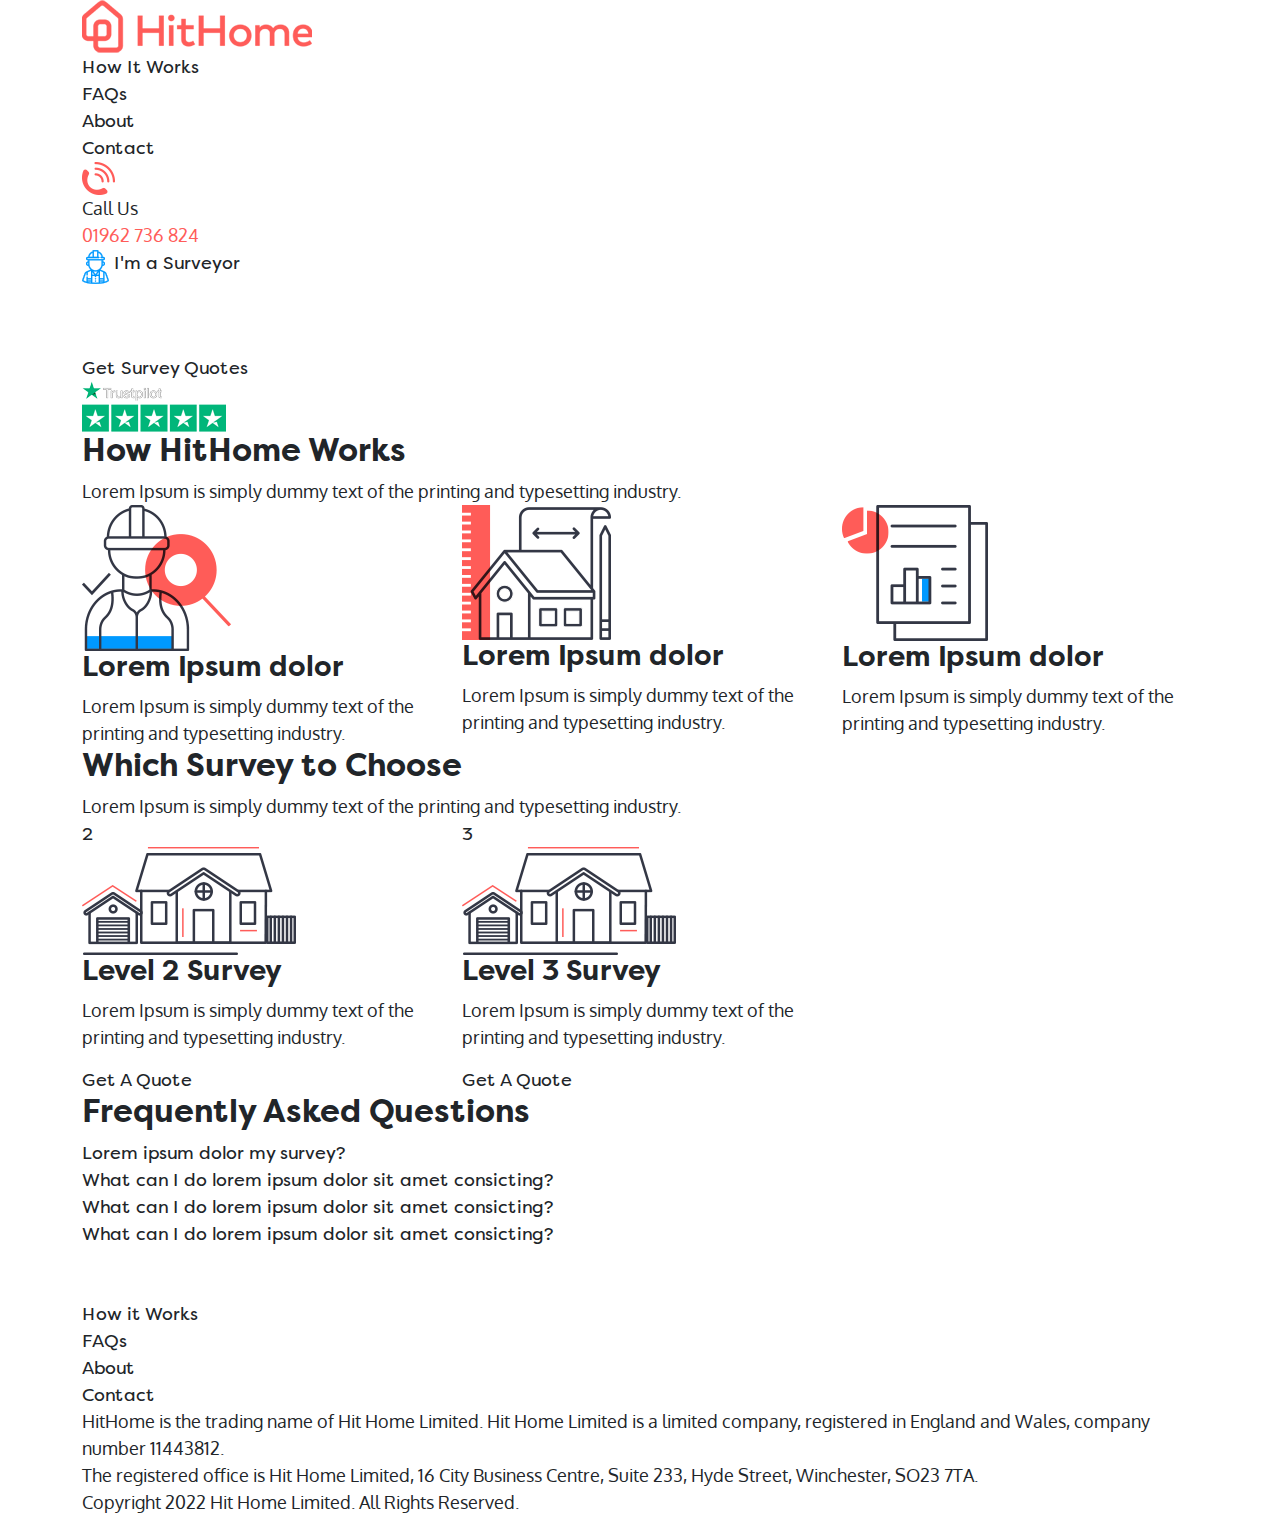
==== index.html @ b535970e "initialized" ====
<!DOCTYPE html>
<html lang="en">
<head>
	<meta charset="utf-8">
	<title>HitHome</title>
	<meta name="viewport" content="width=device-width, initial-scale=1, shrink-to-fit=no">
	<meta name="description" content="Site description will be here">
	<link rel="stylesheet" type="text/css" href="css/bootstrap.min.css">
	<link href="https://kit-pro.fontawesome.com/releases/v5.15.2/css/pro.min.css" rel="stylesheet">
	<link rel="stylesheet" href="css/default-edit.css">
	<link rel="stylesheet" type="text/css" href="style.css">
	<link rel="stylesheet" type="text/css" href="css/responsive.css">
	<!--End ALL STYLESHEET -->
</head>

<body>
	<!-- preloader -->
	<div id="preloader"></div>
	<!-- preloader-end -->
	<!-- main-wrap -->
	<div class="main-wrap">

		<!-- offcanvas-start -->
		<div class="offcanvas-menu">
			<ul class="offmenu" id="menuParent">
				<a href="#" class="offcanvas-close"><i class="fa fa-times"></i></a>
				<li class="active"><a href="#">HOME</a></li>
				<li><a href="#">ABOUT US</a></li>
				<li class="dropdown">
					<a href="#" data-bs-toggle="collapse" data-bs-target='#drop-menu1'>OUR HORSES</a>
					<div class="dropdown-menu-custom collapse" id="drop-menu1" data-bs-parent="#menuParent">
						<ul>
							<li><a href="#">YEARLINGS</a></li>
							<li><a href="#">2 YEAR OLDS</a></li>
							<li><a href="#">3 YEAR OLD PLUS</a></li>
						</ul>
					</div>
				</li>
				<li><a href="#">LATEST NEWS</a></li>
				<li><a href="#">CONTACT & FIND US</a></li>
			</ul>
		</div>
		<div class="offcanvas-overlay"></div>
		<!-- offcanvas-start-end -->

		<!-- header-section -->
		<header class="header-section">
			<div class="container">
				<div class="header-section-inner">
					<a href="index.html" class="header-logo">
						<img src="images/logo.png" alt="">
					</a>
					<div class="main-menu">
						<ul>
							<li><a href="#">How It Works</a></li>
							<li><a href="#">FAQs</a></li>
							<li><a href="#">About</a></li>
							<li><a href="#">Contact</a></li>
						</ul>
					</div>
					<div class="header-right">
						<a href="TEL:01962736824" class="hr-cu">
							<div class="icon">
								<img src="images/call.png" alt="">
							</div>
							<p>Call Us <br>
							   <span class="sm color-theme1">01962 736 824</span></p>
						</a>
						<a href="#" class="default-button">
							<img src="images/surveyor.png" alt="" class="if">
							<span class="txt">I'm a Surveyor</span>
							<span class="bt-line"></span>
						</a>
					</div>
				</div>
			</div>
		</header><!--End header-section -->

		<!-- main -->
		<main>
			<!-- hero-section -->
			<section class="hero-section">
				<div class="container">
					<div class="hero-section-inner">
						<div class="hero-content">
							<h1 class="h1"></h1>
							<a href="#" class="default-button button">
								<span class="txt">Get Survey Quotes</span>
								<i class="fal fa-arrow-right ar-right"></i>
							</a>
						</div>
						<div class="f-trustpilot">
							<img src="images/trustpilot.png" alt="">
						</div>
					</div>
				</div>
			</section><!-- hero-section end -->


			<!-- hw-section -->
			<section class="hw-section">
				<div class="container">
					<div class="hw-section-inner">

						<div class="sec-title hw-section__title cont_blk cont_blk--center">
							<h2 class="h2">How HitHome Works</h2>
							<p>Lorem Ipsum is simply dummy text of the printing and typesetting industry.</p>
						</div>

						<div class="hw-section__main">
							<div class="hw-card__wrapper row">
								<!-- hw-card -->
								<div class="col-md-4 hw-card__outer">
									<div class="hw-card">
										<div class="icon">
											<img src="images/hw-shape-1.png" alt="">
										</div>
										<div class="hw-card__content">
											<h3>Lorem Ipsum dolor</h3>
											<p>Lorem Ipsum is simply dummy text of the 
												printing and typesetting industry.</p>
										</div>
									</div>
								</div>
								<!-- hw-card-end -->
								<!-- hw-card -->
								<div class="col-md-4 hw-card__outer">
									<div class="hw-card">
										<div class="icon">
											<img src="images/hw-shape-2.png" alt="">
										</div>
										<div class="hw-card__content">
											<h3>Lorem Ipsum dolor</h3>
											<p>Lorem Ipsum is simply dummy text of the 
												printing and typesetting industry.</p>
										</div>
									</div>
								</div>
								<!-- hw-card-end -->
								<!-- hw-card -->
								<div class="col-md-4 hw-card__outer">
									<div class="hw-card">
										<div class="icon">
											<img src="images/hw-shape-3.png" alt="">
										</div>
										<div class="hw-card__content">
											<h3>Lorem Ipsum dolor</h3>
											<p>Lorem Ipsum is simply dummy text of the 
												printing and typesetting industry.</p>
										</div>
									</div>
								</div>
								<!-- hw-card-end -->
							</div>
						</div>
					</div>
				</div>
			</section>
			<!-- hw-section-end -->


			<!-- sc-section -->
			<section class="sc-section">
				<div class="container">
					<!-- title -->
					<div class="sc-section__inner">
						<div class="sec-title sc-section__title cont_blk cont_blk--center">
							<h2 class="h2">Which Survey to Choose</h2>
							<p>Lorem Ipsum is simply dummy text of the printing and typesetting industry.</p>
						</div>
					</div>
					<!-- title -->
					<!-- main-cont -->
					<div class="sc-section__main">
						<div class="sc-cards__wrapper row">
							<!-- sc-card -->
							<div class="col-md-4 sc-card_outer">
								<div class="sc-card">
									<div class="sc-card__top-tne">2</div>
									<div class="sc-card__icon">
										<img src="images/sc-icon-1.png" alt="">
									</div>
									<div class="sc-card__texts">
										<h3>Level 2 Survey</h3>
										<p>Lorem Ipsum is simply dummy text of the 
											printing and typesetting industry.</p>
										<a href="#" class="default-button default-button--theme1">Get A Quote</a>
									</div>
								</div>
							</div>
							<!-- sc-card-end -->
							<!-- sc-card -->
							<div class="col-md-4 sc-card_outer">
								<div class="sc-card">
									<div class="sc-card__top-tne">3</div>
									<div class="sc-card__icon">
										<img src="images/sc-icon-1.png" alt="">
									</div>
									<div class="sc-card__texts">
										<h3>Level 3 Survey</h3>
										<p>Lorem Ipsum is simply dummy text of the 
											printing and typesetting industry.</p>
										<a href="#" class="default-button default-button--theme2">Get A Quote</a>
									</div>
								</div>
							</div>
							<!-- sc-card-end -->
						</div>
					</div>
					<!-- main-cont-end -->
				</div>
			</section>
			<!-- sc-section-end -->


			<!-- faq-section -->
			<div class="faq-section">
				<div class="container">
					<div class="faq-section__inner">
						<!-- title -->
						<div class="sec-title faq-section__title cont_blk cont_blk--center">
							<h2 class="h2">Frequently Asked Questions</h2>
						</div>
						<!-- title-end -->
						<!-- section-main -->
						<div class="faq-section__main">
							<div class="faqs_wrapper" id="faqs-parent">
								<!-- single-faq -->
								<div class="single-faq">
									<a href="#" class="single-faq__title collapsed" data-bs-toggle="collapse" data-bs-target="#faq-1">
										<div class="ind"></div>
										<div class="txt">Lorem ipsum dolor my survey?</div>
									</a>
									<div class="single-faq__collapsed collapse" id="faq-1" data-bs-parent="#faqs-parent">
										<div class="single-faq__collapsed__inner">
											<p>Lorem Ipsum is simply dummy text of the printing and typesetting industry. Lorem Ipsum has been the industry's 
												standard dummy text ever since the 1500s, when an unknown printer took a galley of type and scrambled it to 
												make a type specimen book. It has survived not only five centuries, but also the leap into electronic typesetting, </p>
											<p>Remaining essentially unchanged. It was popularised in the 1960s with the release of Letraset sheets containing 
												Lorem Ipsum passages, and more recently with desktop publishing software like Aldus PageMaker including 
												versions of Lorem Ipsum</p>
										</div>
									</div>
								</div>
								<!-- single-faq-end -->
								<!-- single-faq -->
								<div class="single-faq">
									<a href="#" class="single-faq__title collapsed" data-bs-toggle="collapse" data-bs-target="#faq-2">
										<div class="ind"></div>
										<div class="txt">What can I do lorem ipsum dolor sit amet consicting?</div>
									</a>
									<div class="single-faq__collapsed collapse" id="faq-2" data-bs-parent="#faqs-parent">
										<div class="single-faq__collapsed__inner">
											<p>Lorem Ipsum is simply dummy text of the printing and typesetting industry. Lorem Ipsum has been the industry's 
												standard dummy text ever since the 1500s, when an unknown printer took a galley of type and scrambled it to 
												make a type specimen book. It has survived not only five centuries, but also the leap into electronic typesetting, </p>
											<p>Remaining essentially unchanged. It was popularised in the 1960s with the release of Letraset sheets containing 
												Lorem Ipsum passages, and more recently with desktop publishing software like Aldus PageMaker including 
												versions of Lorem Ipsum</p>
										</div>
									</div>
								</div>
								<!-- single-faq-end -->
								<!-- single-faq -->
								<div class="single-faq">
									<a href="#" class="single-faq__title collapsed" data-bs-toggle="collapse" data-bs-target="#faq-3">
										<div class="ind"></div>
										<div class="txt">What can I do lorem ipsum dolor sit amet consicting?</div>
									</a>
									<div class="single-faq__collapsed collapse" id="faq-3" data-bs-parent="#faqs-parent">
										<div class="single-faq__collapsed__inner">
											<p>Lorem Ipsum is simply dummy text of the printing and typesetting industry. Lorem Ipsum has been the industry's 
												standard dummy text ever since the 1500s, when an unknown printer took a galley of type and scrambled it to 
												make a type specimen book. It has survived not only five centuries, but also the leap into electronic typesetting, </p>
											<p>Remaining essentially unchanged. It was popularised in the 1960s with the release of Letraset sheets containing 
												Lorem Ipsum passages, and more recently with desktop publishing software like Aldus PageMaker including 
												versions of Lorem Ipsum</p>
										</div>
									</div>
								</div>
								<!-- single-faq-end -->
								<!-- single-faq -->
								<div class="single-faq">
									<a href="#" class="single-faq__title collapsed" data-bs-toggle="collapse" data-bs-target="#faq-4">
										<div class="ind"></div>
										<div class="txt">What can I do lorem ipsum dolor sit amet consicting?</div>
									</a>
									<div class="single-faq__collapsed collapse" id="faq-4" data-bs-parent="#faqs-parent">
										<div class="single-faq__collapsed__inner">
											<p>Lorem Ipsum is simply dummy text of the printing and typesetting industry. Lorem Ipsum has been the industry's 
												standard dummy text ever since the 1500s, when an unknown printer took a galley of type and scrambled it to 
												make a type specimen book. It has survived not only five centuries, but also the leap into electronic typesetting, </p>
											<p>Remaining essentially unchanged. It was popularised in the 1960s with the release of Letraset sheets containing 
												Lorem Ipsum passages, and more recently with desktop publishing software like Aldus PageMaker including 
												versions of Lorem Ipsum</p>
										</div>
									</div>
								</div>
								<!-- single-faq-end -->
							</div>
						</div>
						<!-- section-main-end -->
					</div>
				</div>
			</div>
			<!-- faq-section-end -->


			<!-- faq-section -->
			<section class="faq-section">
				<div class="container">
					<div class="faq-section__inner">
						
						<a href="index.html" class="footer__logo">
							<img src="images/logo-white.png" alt="">
						</a>

						<ul class="f-menu">
							<li><a href="#">How it Works</a></li>
							<li><a href="#">FAQs</a></li>
							<li><a href="#">About</a></li>
							<li><a href="#">Contact</a></li>
						</ul>

						<ul class="f-social-menu">
							<li><a href="#"><i class="fab fa-instagram"></i></a></li>
							<li><a href="#"><i class="fab fa-facebook-f"></i></a></li>
							<li><a href="#"><i class="fab fa-twitter"></i></a></li>
							<li><a href="#"><i class="fab fa-linkedin-in"></i></a></li>
						</ul>

						<p class="fp">
							HitHome is the trading name of Hit Home Limited. Hit Home Limited is a limited company, registered in England and Wales, company number 11443812. 
							<br>
							The registered office is Hit Home Limited, 16 City Business Centre, Suite 233, Hyde Street, Winchester, SO23 7TA. 
							<br>
							Copyright 2022 Hit Home Limited. All Rights Reserved.
						</p>

					</div>
				</div>
			</section>
			<!-- faq-section-end -->

		</main><!-- main end -->

		<!-- footer-section -->
		<footer class="footer-section">
			
		</footer><!--End footer-section -->
	</div><!-- main-wrap -->
	


	<!-- js -->
	<script src="js/jquery-3.6.0.min.js"></script>
	<script src="js/bootstrap.bundle.min.js"></script>
	<script src="js/jquery.scrollUp.min.js"></script>
	<script src="js/main.js"></script>
	<!-- End All Js -->
	

</body>
</html>
---- css/default-edit.css ----
/* small-tools */
.underline {
    text-decoration: underline !important;
}
.h-initial {
    height: initial !important;
}
.space-nowrap {
    white-space: nowrap;
}
.hidden-scroll {
    overflow-y: auto !important;
    -ms-overflow-style: none !important;  /* IE and Edge */
    scrollbar-width: none !important;  /* Firefox */
}
.hidden-scroll::-webkit-scrollbar {
    display: none !important;
}
.pseudo-before-none::before {
    display: none !important;
}
.pseudo-after-none::after {
    display: none !important;
}
.pseudo-none::before,
.pseudo-none::after {
    display: none !important;
}



.flip {
    transform: rotateY(180deg);
}
.flip-x {
    transform: rotateX(180deg);
}
.rotate1_8 {
    transform: rotate(45deg) !important;
}
.rotate2_8 {
    transform: rotate(90deg) !important;
}
.rotate3_8 {
    transform: rotate(135deg) !important;
}
.rotate4_8 {
    transform: rotate(180deg) !important;
}
.rotate5_8 {
    transform: rotate(225deg) !important;
}
.rotate6_8 {
    transform: rotate(270deg) !important;
}
.rotate7_8 {
    transform: rotate(315deg) !important;
}
.rotate8_8 {
    transform: rotate(360deg) !important;
}


/* bg */
.bg-theme1 {
    background: var(--theme__color1) !important;
}
.bg-theme2 {
    background: var(--theme__color2) !important;
}
.bg-theme3 {
    background: var(--theme__color3) !important;
}
.bg-theme4 {
    background: var(--theme__color4) !important;
}

/* hover--bg */
.hover-bg-theme1:hover {
    background: var(--theme__color1) !important;
}
.hover-bg-theme2:hover {
    background: var(--theme__color2) !important;
}
.hover-bg-theme3:hover {
    background: var(--theme__color3) !important;
}
.hover-bg-theme4:hover {
    background: var(--theme__color4) !important;
}


/* fonts */
.font1 {
    font-family: var(--font1);
}
.font2 {
    font-family: var(--font2);
}
.font3 {
    font-family: var(--font3);
}
.font4 {
    font-family: var(--font4);
}


/* text-color */
.color-white {
    color: #fff !important;
}
.color-text {
    color: var(--text__color1) !important;
}
.color-theme1 {
    color: var(--theme__color1) !important;
}
.color-theme2 {
    color: var(--theme__color2) !important;
}
.color-theme3 {
    color: var(--theme__color3) !important;
}
.color-theme4 {
    color: var(--theme__color4) !important;
}


/* text-align */
.text-left {
    text-align: left !important;
}
.text-right {
    text-align: right !important;
}
.text-center {
    text-align: center !important;
}
.text-justified {
    text-align: justify !important;
}


/* font-weights */
.fw-300 {
    font-weight: 300 !important;
}
.fw-400 {
    font-weight: 400 !important;
}
.fw-500 {
    font-weight: 500 !important;
}
.fw-600{
    font-weight: 600!important;
}
.fw-700 {
    font-weight: 700 !important;
}
.fw-800{
    font-weight: 800!important;
}



/* nice-select-edit */
.nice-select {
    height: initial;
    min-height: initial;
    line-height: 1;
    padding: 0 20px 0 0;
    float: none;
    display: inline-block;
    border: none;
}
.nice-select:after {
    margin-top: -2px;
}
.nice-select .list .option,
.nice-select.open .list .option {
    font-size: 16px;
    line-height: initial;
    min-height: initial;
    padding: 13px 15px;
    min-width: 50px;
}
.nice-select .option.selected {
    font-weight: inherit;
}
.nice-select .list {
    border-radius: 2px;
    min-width: 100%;
}

@media (max-width: 767px) {
    .nice-select .list .option,
    .nice-select.open .list .option {
        font-size: 16px;
        line-height: initial;
        min-height: initial;
        padding: 8px 12px;
        min-width: 50px;
    } 
}





/* important */
#scrollUp {
    background-image: url("../images/base/top.png");
    bottom: 20px;
    right: 20px;
    width: 38px;    /* Width of image */
    height: 38px;   /* Height of image */
    color: transparent;
}
---- style.css ----
/*-----------------------------------=========Main-Style-Sheet=========----------------------------------------*/

@import url('https://fonts.googleapis.com/css2?family=Oxygen:wght@300;400;700&display=swap');
@font-face {
  font-family: 'Filson Pro';
  src: url('webfonts/FilsonPro-Light.woff2') format('woff2'),
      url('webfonts/FilsonPro-Light.woff') format('woff'),
      url('webfonts/FilsonPro-Light.ttf') format('truetype');
  font-weight: 300;
  font-style: normal;
  font-display: swap;
}

@font-face {
  font-family: 'Filson Pro';
  src: url('webfonts/FilsonPro-Medium.woff2') format('woff2'),
      url('webfonts/FilsonPro-Medium.woff') format('woff'),
      url('webfonts/FilsonPro-Medium.ttf') format('truetype');
  font-weight: 500;
  font-style: normal;
  font-display: swap;
}

@font-face {
  font-family: 'Filson Pro';
  src: url('webfonts/FilsonPro-LightItalic.woff2') format('woff2'),
      url('webfonts/FilsonPro-LightItalic.woff') format('woff'),
      url('webfonts/FilsonPro-LightItalic.ttf') format('truetype');
  font-weight: 300;
  font-style: italic;
  font-display: swap;
}

@font-face {
  font-family: 'Filson Pro';
  src: url('webfonts/FilsonPro-MediumItalic.woff2') format('woff2'),
      url('webfonts/FilsonPro-MediumItalic.woff') format('woff'),
      url('webfonts/FilsonPro-MediumItalic.ttf') format('truetype');
  font-weight: 500;
  font-style: italic;
  font-display: swap;
}

@font-face {
  font-family: 'Filson Pro';
  src: url('webfonts/FilsonPro-Regular.woff2') format('woff2'),
      url('webfonts/FilsonPro-Regular.woff') format('woff'),
      url('webfonts/FilsonPro-Regular.ttf') format('truetype');
  font-weight: normal;
  font-style: normal;
  font-display: swap;
}

@font-face {
  font-family: 'Filson Pro';
  src: url('webfonts/FilsonPro-RegularItalic.woff2') format('woff2'),
      url('webfonts/FilsonPro-RegularItalic.woff') format('woff'),
      url('webfonts/FilsonPro-RegularItalic.ttf') format('truetype');
  font-weight: normal;
  font-style: italic;
  font-display: swap;
}

@font-face {
  font-family: 'Filson Pro';
  src: url('webfonts/FilsonPro-Thin.woff2') format('woff2'),
      url('webfonts/FilsonPro-Thin.woff') format('woff'),
      url('webfonts/FilsonPro-Thin.ttf') format('truetype');
  font-weight: 100;
  font-style: normal;
  font-display: swap;
}

@font-face {
  font-family: 'Filson Pro';
  src: url('webfonts/FilsonPro-ThinItalic.woff2') format('woff2'),
      url('webfonts/FilsonPro-ThinItalic.woff') format('woff'),
      url('webfonts/FilsonPro-ThinItalic.ttf') format('truetype');
  font-weight: 100;
  font-style: italic;
  font-display: swap;
}

@font-face {
  font-family: 'Filson Pro';
  src: url('webfonts/FilsonPro-Black.woff2') format('woff2'),
      url('webfonts/FilsonPro-Black.woff') format('woff'),
      url('webfonts/FilsonPro-Black.ttf') format('truetype');
  font-weight: 900;
  font-style: normal;
  font-display: swap;
}

@font-face {
  font-family: 'Filson Pro';
  src: url('webfonts/FilsonPro-BoldItalic.woff2') format('woff2'),
      url('webfonts/FilsonPro-BoldItalic.woff') format('woff'),
      url('webfonts/FilsonPro-BoldItalic.ttf') format('truetype');
  font-weight: bold;
  font-style: italic;
  font-display: swap;
}

@font-face {
  font-family: 'Filson Pro';
  src: url('webfonts/FilsonPro-BlackItalic.woff2') format('woff2'),
      url('webfonts/FilsonPro-BlackItalic.woff') format('woff'),
      url('webfonts/FilsonPro-BlackItalic.ttf') format('truetype');
  font-weight: 900;
  font-style: italic;
  font-display: swap;
}

@font-face {
  font-family: 'Filson Pro';
  src: url('webfonts/FilsonPro-Bold.woff2') format('woff2'),
      url('webfonts/FilsonPro-Bold.woff') format('woff'),
      url('webfonts/FilsonPro-Bold.ttf') format('truetype');
  font-weight: bold;
  font-style: normal;
  font-display: swap;
}

@font-face {
  font-family: 'Filson Pro Book';
  src: url('webfonts/FilsonPro-BookItalic.woff2') format('woff2'),
      url('webfonts/FilsonPro-BookItalic.woff') format('woff'),
      url('webfonts/FilsonPro-BookItalic.ttf') format('truetype');
  font-weight: normal;
  font-style: italic;
  font-display: swap;
}

@font-face {
  font-family: 'Filson Pro Book';
  src: url('webfonts/FilsonPro-Book.woff2') format('woff2'),
      url('webfonts/FilsonPro-Book.woff') format('woff'),
      url('webfonts/FilsonPro-Book.ttf') format('truetype');
  font-weight: normal;
  font-style: normal;
  font-display: swap;
}

@font-face {
  font-family: 'Filson Pro';
  src: url('webfonts/FilsonPro-Heavy.woff2') format('woff2'),
      url('webfonts/FilsonPro-Heavy.woff') format('woff'),
      url('webfonts/FilsonPro-Heavy.ttf') format('truetype');
  font-weight: 800;
  font-style: normal;
  font-display: swap;
}

@font-face {
  font-family: 'Filson Pro';
  src: url('webfonts/FilsonPro-HeavyItalic.woff2') format('woff2'),
      url('webfonts/FilsonPro-HeavyItalic.woff') format('woff'),
      url('webfonts/FilsonPro-HeavyItalic.ttf') format('truetype');
  font-weight: 800;
  font-style: italic;
  font-display: swap;
}


:root {
  --theme__color1: #ff5c59;
  --theme__color2: #0099ff;
  --filson-pro: 'Filson Pro';
  --oxygen: 'Oxygen', sans-serif;
}
*,::before,::after {
  box-sizing: border-box;
}
body {
  font-size: 18px;
  line-height: 1.5;
  background-color: #fff;
  overflow-x: hidden;
  word-wrap: break-word;
  word-break: normal;
  font-weight: 400;
  -webkit-font-smoothing: antialiased;
  font-family: var(--filson-pro);
}
a, a:active, a:focus, a:active, a:hover {
  text-decoration:none !important;
  color: inherit;
}
input{
  -ms-box-sizing: border-box;
  box-sizing: border-box;
}
a:hover,
a:focus,
input:focus,
input:hover,
select:focus,
select:hover,
select:active,
textarea:focus,
textarea:hover,
button:focus {
  outline: none;
}
::placeholder {
  opacity: 1;
}
:focus::placeholder {
  opacity: 0;
}
table {
  border-collapse: separate;
  border-spacing: 0;
  table-layout: fixed; /* Prevents HTML tables from becoming too wide */
  width: 100%;
}
img {
  -ms-interpolation-mode: bicubic;
  border: 0;
  height: auto;
  max-width: 100%;
  vertical-align: middle;
}
iframe {
  width: 100%;
}
h1, h2, h3, h4, h5, h6,
.h1, .h2, .h3, .h4, .h5, .h6{
  font-weight: 700;
}
ul{
    margin: 0;
    padding: 0;
    list-style: none;
}
p{
  font-family: var(--oxygen);
  margin-bottom: 15px;  
}
p:last-child{
  margin: 0;
}
.main-wrap {
  width: 100%;
  overflow: hidden;
}
@media (min-width: 1600px) {
  .container {
    max-width: 1500px;
  }
}
main {
  margin-top: 70px;
}
@media (max-width: 575px) {
  main {
  margin-top: 50px;
  }
}




/* header */
.header-section {
  position: relative;
  top: 0;
  left: 0;
  width: 100%;
  z-index: 100;
}
/* header-end */







/* practice */
.nav-a li {
  display: inline-block;
  background-color: red;
  color: #fff;
  margin: 10px;
  padding: 10px 15px;
  font-size: 16px;
  cursor: pointer;
}
.items {
  display: flex;
}
.item {
  height: 150px;
  width: 150px;
  background-color: blue;
  margin: 10px;
}
.parallax-window {
  height: 500px;
  display: flex;
  align-items: center;
  justify-content: center;
}
.parallax-window h1 {
  font-size: 100px;
  color: yellow;
}







/* ---offcanvas-css--- */
.offcanvas-open {
  font-size: 22px;
  transition: 0.3s;
}
.offcanvas-open:hover {
  color: #97A3AE;
}
.offcanvas-close {
  color: var(--theme__color1);
  position: absolute;
  transition: 0.3s;
  right: 25px;
  top: 25px;
}
.offcanvas-close:hover {
  color: #97A3AE;
}
.offcanvas-menu {
  position: fixed;
  height: 100%;
  width: 100%;
  top: 0;
  left: 0;
  z-index: 1000;
  transform: translateX(-105%);
  transition: 0.3s;
}
.offcanvas-menu.active {
  transform: translate(0);
}
.offcanvas-menu .offmenu {
  max-width: 250px;
  min-width: 200px;
  z-index: 5;
  position: relative;
  background: #d5dce2;
  height: 100%;
  padding: 50px 20px 40px;
  overflow: auto;
  -ms-overflow-style: none;  /* IE and Edge */
  scrollbar-width: none;  /* Firefox */
}
.offcanvas-menu .offmenu :-webkit-scrollbar {
  display: none;
}
.offcanvas-menu ul li a {
  display: block;
  text-align: center;
  font-size: 16px;
  color: var(--theme__color1);
  padding: 10px;
}
.dropdown-menu-custom ul {
  background: #fff;
  padding: 20px 0;
}
.dropdown-menu-custom ul li a {
  color: #97A3AE;
}
.offcanvas-overlay {
  position: fixed;
  top: 0;
  left: 0;
  height: 100%;
  width: 100%;
  background: rgba(0, 0, 0, 0.178);
  z-index: 2;
  transform: 0;
  z-index: 900;
  opacity: 0;
  visibility: hidden;
  transition: 0.3s;
}
.offcanvas-overlay.active {
  opacity: 1;
  visibility: visible;
}
/* ---offcanvas-css-end---*/

/* --preloader-- */
#preloader {
  position: fixed;
  top: 0;
  left: 0;
  right: 0;
  bottom: 0;
  z-index: 9999;
  overflow: hidden;
  background: #fff;
}
#preloader:before {
  content: "";
  position: fixed;
  top: calc(50% - 30px);
  left: calc(50% - 30px);
  border: 6px solid #73469B;
  border-top-color: #e2eefd;
  border-radius: 50%;
  width: 60px;
  height: 60px;
  -webkit-animation: animate-preloader 1s linear infinite;
  animation: animate-preloader 1s linear infinite;
}
@-webkit-keyframes animate-preloader {
  0% {
      transform: rotate(0deg);
  }
  100% {
      transform: rotate(360deg);
  }
}
@keyframes animate-preloader {
  0% {
      transform: rotate(0deg);
  }
  100% {
      transform: rotate(360deg);
  }
}
/* --preloader-end-- */
---- css/responsive.css ----
@media (max-width: 1399px) {
 
}


@media (max-width: 1199px) {
 
}


@media (max-width: 991px) {
 
}


@media (max-width: 768px) {
 
}


@media (max-width: 575px) {
 
}


@media (max-width: 390px) {
 
}
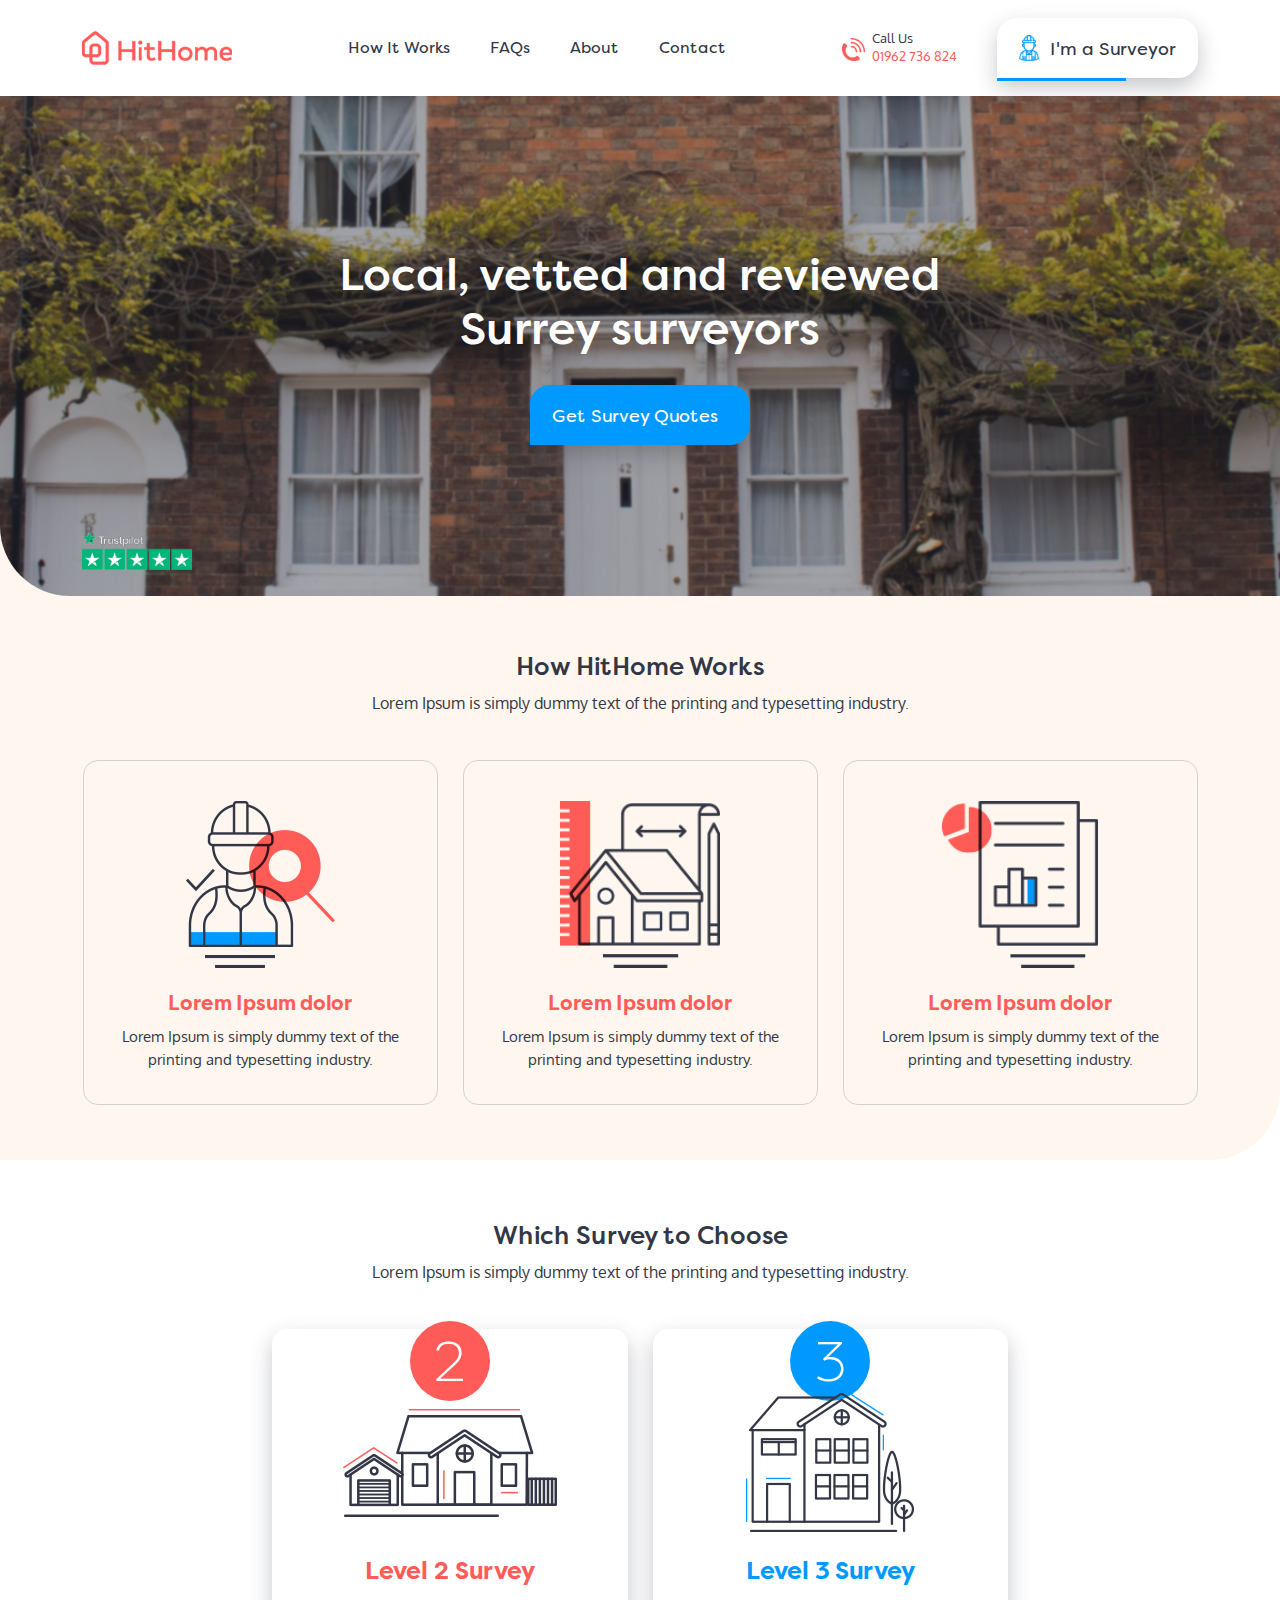
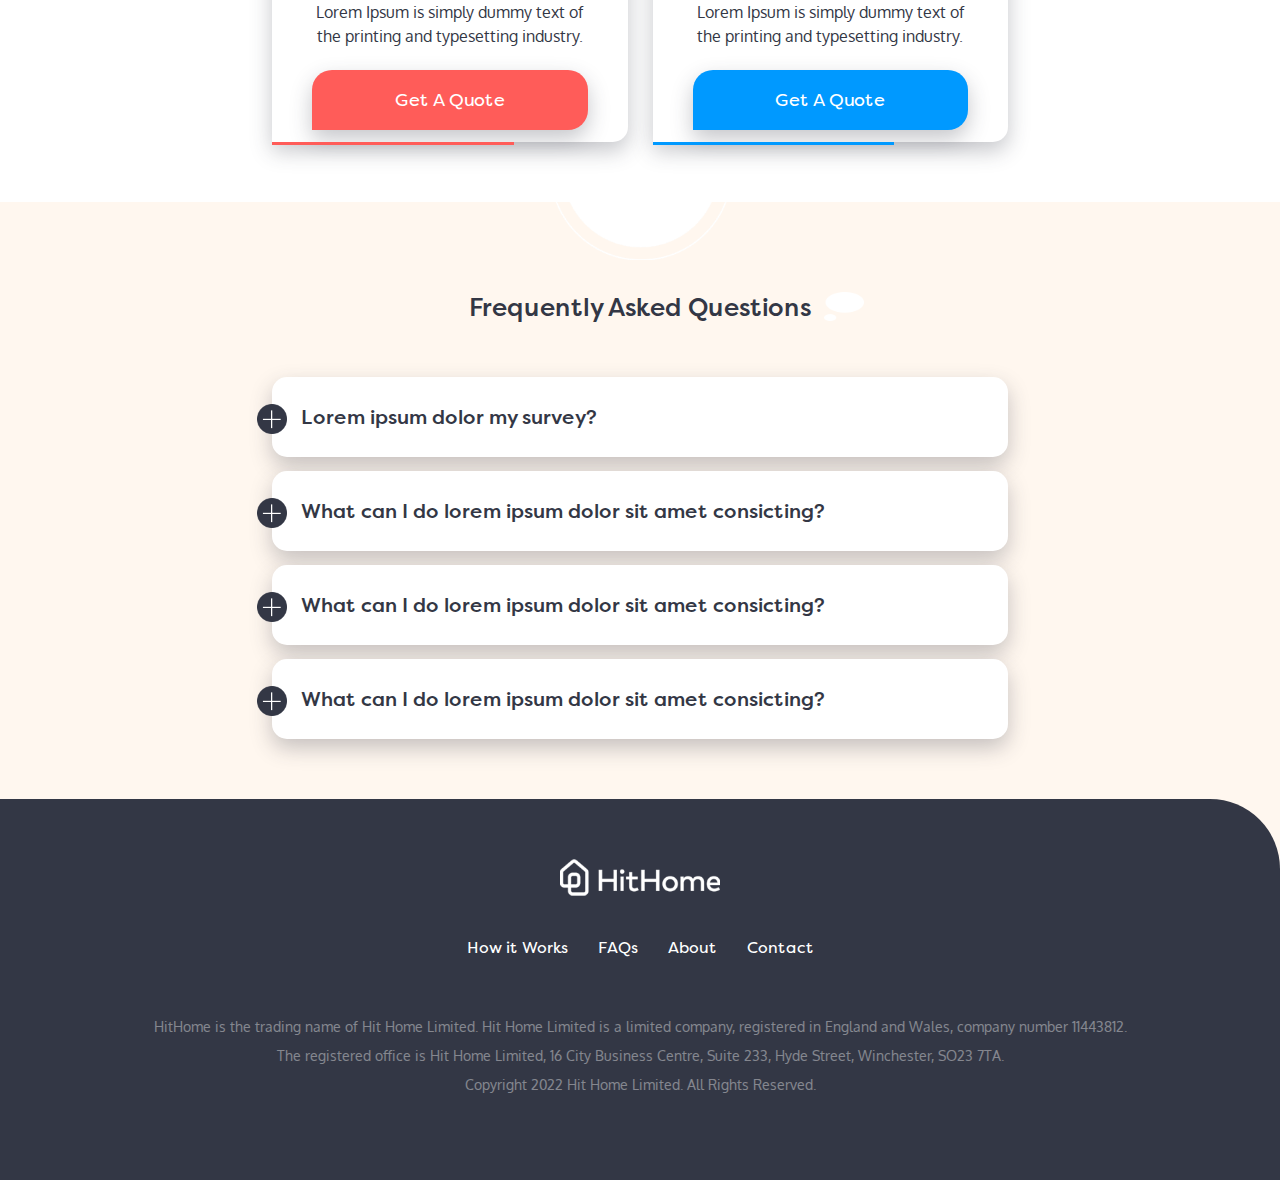
==== commit 778a4c66: "home" ====
--- a/index.html
+++ b/index.html
@@ -23,21 +23,28 @@
 		<!-- offcanvas-start -->
 		<div class="offcanvas-menu">
 			<ul class="offmenu" id="menuParent">
-				<a href="#" class="offcanvas-close"><i class="fa fa-times"></i></a>
-				<li class="active"><a href="#">HOME</a></li>
-				<li><a href="#">ABOUT US</a></li>
-				<li class="dropdown">
-					<a href="#" data-bs-toggle="collapse" data-bs-target='#drop-menu1'>OUR HORSES</a>
-					<div class="dropdown-menu-custom collapse" id="drop-menu1" data-bs-parent="#menuParent">
-						<ul>
-							<li><a href="#">YEARLINGS</a></li>
-							<li><a href="#">2 YEAR OLDS</a></li>
-							<li><a href="#">3 YEAR OLD PLUS</a></li>
-						</ul>
-					</div>
-				</li>
-				<li><a href="#">LATEST NEWS</a></li>
-				<li><a href="#">CONTACT & FIND US</a></li>
+				<a href="#" class="offcanvas-close"><i class="far fa-times"></i></a>
+				
+				<div class="mobile-menu">
+					<li><a href="#">How It Works</a></li>
+					<li><a href="#">FAQs</a></li>
+					<li><a href="#">About</a></li>
+					<li><a href="#">Contact</a></li>
+				</div>
+				<div class="offcanvas-bottom-c">
+					<a href="TEL:01962736824" class="hr-cu">
+						<div class="icon">
+							<img src="images/call.png" alt="">
+						</div>
+						<p>Call Us <br>
+						   <span class="sm color-theme1">01962 736 824</span></p>
+					</a>
+					<a href="#" class="default-button">
+						<img src="images/surveyor.png" alt="" class="if">
+						<span class="txt">I'm a Surveyor</span>
+						<span class="bt-line"></span>
+					</a>
+				</div>
 			</ul>
 		</div>
 		<div class="offcanvas-overlay"></div>
@@ -45,31 +52,36 @@
 
 		<!-- header-section -->
 		<header class="header-section">
-			<div class="container">
-				<div class="header-section-inner">
-					<a href="index.html" class="header-logo">
-						<img src="images/logo.png" alt="">
-					</a>
-					<div class="main-menu">
-						<ul>
-							<li><a href="#">How It Works</a></li>
-							<li><a href="#">FAQs</a></li>
-							<li><a href="#">About</a></li>
-							<li><a href="#">Contact</a></li>
-						</ul>
-					</div>
-					<div class="header-right">
-						<a href="TEL:01962736824" class="hr-cu">
-							<div class="icon">
-								<img src="images/call.png" alt="">
-							</div>
-							<p>Call Us <br>
-							   <span class="sm color-theme1">01962 736 824</span></p>
+			<div class="header__in">
+				<div class="container">
+					<div class="header-section__inner">
+						<a href="index.html" class="header__logo">
+							<img src="images/logo.png" alt="">
 						</a>
-						<a href="#" class="default-button">
-							<img src="images/surveyor.png" alt="" class="if">
-							<span class="txt">I'm a Surveyor</span>
-							<span class="bt-line"></span>
+						<div class="main-menu d-xl-block d-none">
+							<ul>
+								<li><a href="#">How It Works</a></li>
+								<li><a href="#">FAQs</a></li>
+								<li><a href="#">About</a></li>
+								<li><a href="#">Contact</a></li>
+							</ul>
+						</div>
+						<div class="header__right d-xl-flex d-none">
+							<a href="TEL:01962736824" class="hr-cu">
+								<div class="icon">
+									<img src="images/call.png" alt="">
+								</div>
+								<p>Call Us <br>
+								   <span class="sm color-theme1">01962 736 824</span></p>
+							</a>
+							<a href="#" class="default-button">
+								<img src="images/surveyor.png" alt="" class="if">
+								<span class="txt">I'm a Surveyor</span>
+								<span class="bt-line"></span>
+							</a>
+						</div>
+						<a href="javascript:void(0)" class="offcanvas-open d-xl-none">
+							<i class="far fa-bars"></i>
 						</a>
 					</div>
 				</div>
@@ -80,13 +92,15 @@
 		<main>
 			<!-- hero-section -->
 			<section class="hero-section">
-				<div class="container">
-					<div class="hero-section-inner">
+				<div class="hero__background" style="background: url('images/hero-bg.png') no-repeat center center/cover;"></div>
+				<div class="container">
+					<div class="hero-section__inner">
 						<div class="hero-content">
-							<h1 class="h1"></h1>
-							<a href="#" class="default-button button">
+							<h1 class="h1">Local, vetted and reviewed  <br class="d-md-block d-none">
+								Surrey surveyors</h1>
+							<a href="#" class="default-button default-button--theme2 button">
 								<span class="txt">Get Survey Quotes</span>
-								<i class="fal fa-arrow-right ar-right"></i>
+								<i class="far fa-arrow-right ar-right"></i>
 							</a>
 						</div>
 						<div class="f-trustpilot">
@@ -100,7 +114,7 @@
 			<!-- hw-section -->
 			<section class="hw-section">
 				<div class="container">
-					<div class="hw-section-inner">
+					<div class="hw-section__inner">
 
 						<div class="sec-title hw-section__title cont_blk cont_blk--center">
 							<h2 class="h2">How HitHome Works</h2>
@@ -108,9 +122,9 @@
 						</div>
 
 						<div class="hw-section__main">
-							<div class="hw-card__wrapper row">
+							<div class="hw-card__wrapper row gy-4">
 								<!-- hw-card -->
-								<div class="col-md-4 hw-card__outer">
+								<div class="col-lg-4 col-md-6 hw-card__outer">
 									<div class="hw-card">
 										<div class="icon">
 											<img src="images/hw-shape-1.png" alt="">
@@ -124,7 +138,7 @@
 								</div>
 								<!-- hw-card-end -->
 								<!-- hw-card -->
-								<div class="col-md-4 hw-card__outer">
+								<div class="col-lg-4 col-md-6 hw-card__outer">
 									<div class="hw-card">
 										<div class="icon">
 											<img src="images/hw-shape-2.png" alt="">
@@ -138,7 +152,7 @@
 								</div>
 								<!-- hw-card-end -->
 								<!-- hw-card -->
-								<div class="col-md-4 hw-card__outer">
+								<div class="col-lg-4 col-md-6 hw-card__outer">
 									<div class="hw-card">
 										<div class="icon">
 											<img src="images/hw-shape-3.png" alt="">
@@ -172,9 +186,9 @@
 					<!-- title -->
 					<!-- main-cont -->
 					<div class="sc-section__main">
-						<div class="sc-cards__wrapper row">
+						<div class="sc-cards__wrapper row gy-4">
 							<!-- sc-card -->
-							<div class="col-md-4 sc-card_outer">
+							<div class="col-xl-4 col-md-6 sc-card_outer">
 								<div class="sc-card">
 									<div class="sc-card__top-tne">2</div>
 									<div class="sc-card__icon">
@@ -184,23 +198,23 @@
 										<h3>Level 2 Survey</h3>
 										<p>Lorem Ipsum is simply dummy text of the 
 											printing and typesetting industry.</p>
-										<a href="#" class="default-button default-button--theme1">Get A Quote</a>
+										<a href="#" class="default-button button default-button--theme1">Get A Quote</a>
 									</div>
 								</div>
 							</div>
 							<!-- sc-card-end -->
 							<!-- sc-card -->
-							<div class="col-md-4 sc-card_outer">
+							<div class="col-xl-4 col-md-6 sc-card_outer sc-card--theme2">
 								<div class="sc-card">
 									<div class="sc-card__top-tne">3</div>
 									<div class="sc-card__icon">
-										<img src="images/sc-icon-1.png" alt="">
+										<img src="images/sc-icon-2.png" alt="">
 									</div>
 									<div class="sc-card__texts">
 										<h3>Level 3 Survey</h3>
 										<p>Lorem Ipsum is simply dummy text of the 
 											printing and typesetting industry.</p>
-										<a href="#" class="default-button default-button--theme2">Get A Quote</a>
+										<a href="#" class="default-button button default-button--theme2">Get A Quote</a>
 									</div>
 								</div>
 							</div>
@@ -215,16 +229,20 @@
 
 			<!-- faq-section -->
 			<div class="faq-section">
+				<img src="images/faq-top-shape.png" alt="" class="faq-top-shape">
 				<div class="container">
 					<div class="faq-section__inner">
 						<!-- title -->
 						<div class="sec-title faq-section__title cont_blk cont_blk--center">
-							<h2 class="h2">Frequently Asked Questions</h2>
+							<h2 class="h2">
+								Frequently Asked Questions
+								<img class="h-shape" src="images/faq-h3-shape.png" alt="">
+							</h2>
 						</div>
 						<!-- title-end -->
 						<!-- section-main -->
-						<div class="faq-section__main">
-							<div class="faqs_wrapper" id="faqs-parent">
+						<div class="faq-section__main row justify-content-center">
+							<div class="faqs_wrapper col-xl-8" id="faqs-parent">
 								<!-- single-faq -->
 								<div class="single-faq">
 									<a href="#" class="single-faq__title collapsed" data-bs-toggle="collapse" data-bs-target="#faq-1">
@@ -306,47 +324,41 @@
 			<!-- faq-section-end -->
 
 
-			<!-- faq-section -->
-			<section class="faq-section">
-				<div class="container">
-					<div class="faq-section__inner">
-						
-						<a href="index.html" class="footer__logo">
-							<img src="images/logo-white.png" alt="">
-						</a>
-
-						<ul class="f-menu">
-							<li><a href="#">How it Works</a></li>
-							<li><a href="#">FAQs</a></li>
-							<li><a href="#">About</a></li>
-							<li><a href="#">Contact</a></li>
-						</ul>
-
-						<ul class="f-social-menu">
-							<li><a href="#"><i class="fab fa-instagram"></i></a></li>
-							<li><a href="#"><i class="fab fa-facebook-f"></i></a></li>
-							<li><a href="#"><i class="fab fa-twitter"></i></a></li>
-							<li><a href="#"><i class="fab fa-linkedin-in"></i></a></li>
-						</ul>
-
-						<p class="fp">
-							HitHome is the trading name of Hit Home Limited. Hit Home Limited is a limited company, registered in England and Wales, company number 11443812. 
-							<br>
-							The registered office is Hit Home Limited, 16 City Business Centre, Suite 233, Hyde Street, Winchester, SO23 7TA. 
-							<br>
-							Copyright 2022 Hit Home Limited. All Rights Reserved.
-						</p>
-
-					</div>
-				</div>
-			</section>
-			<!-- faq-section-end -->
-
 		</main><!-- main end -->
 
 		<!-- footer-section -->
 		<footer class="footer-section">
-			
+			<div class="container">
+				<div class="footer-section__inner">
+						
+					<a href="index.html" class="footer__logo">
+						<img src="images/logo-white.png" alt="">
+					</a>
+	
+					<ul class="f-menu">
+						<li><a href="#">How it Works</a></li>
+						<li><a href="#">FAQs</a></li>
+						<li><a href="#">About</a></li>
+						<li><a href="#">Contact</a></li>
+					</ul>
+	
+					<ul class="f-social-menu">
+						<li><a href="#"><i class="fab fa-instagram"></i></a></li>
+						<li><a href="#"><i class="fab fa-facebook-f"></i></a></li>
+						<li><a href="#"><i class="fab fa-twitter"></i></a></li>
+						<li><a href="#"><i class="fab fa-linkedin-in"></i></a></li>
+					</ul>
+	
+					<p class="fp">
+						HitHome is the trading name of Hit Home Limited. Hit Home Limited is a limited company, registered in England and Wales, company number 11443812. 
+						<br>
+						The registered office is Hit Home Limited, 16 City Business Centre, Suite 233, Hyde Street, Winchester, SO23 7TA. 
+						<br>
+						Copyright 2022 Hit Home Limited. All Rights Reserved.
+					</p>
+	
+				</div>
+			</div>
 		</footer><!--End footer-section -->
 	</div><!-- main-wrap -->
 	
--- a/css/default-edit.css
+++ b/css/default-edit.css
@@ -1,3 +1,50 @@
+/* buttons */
+.default-button {
+    font-size: 22px;
+    padding: 10px 28px;
+    min-height: 73px;
+    border-radius: 30px 30px 30px 0;
+    display: inline-flex;
+    align-items: center;
+    justify-content: center;
+    text-align: center;
+    box-shadow: 0px 9px 21px 0px rgba(51, 55, 69, 0.28);
+    background: #fff;
+    font-family: var(--filson-pro);
+    position: relative;
+}
+.default-button:hover {
+    background: #fff;
+}
+.default-button .if {
+    margin: 0 15px 0 0;
+}
+.default-button .ar-right {
+    font-size: 19px;
+    margin: 0 0 0 12px;
+}
+.default-button .bt-line {
+	content: '';
+	height: 3px;
+	width: 64%;
+	background: var(--theme__color2);
+	display: block;
+	position: absolute;
+	top: 100%;
+	left: 0;
+}
+
+.default-button.default-button--theme1 {
+    background: var(--theme__color1);
+    color: #fff;
+}
+
+.default-button.default-button--theme2 {
+    background: var(--theme__color2);
+    color: #fff;
+}
+/* buttons-end */
+
 /* small-tools */
 .underline {
     text-decoration: underline !important;
--- a/style.css
+++ b/style.css
@@ -163,10 +163,19 @@
 
 
 :root {
+  /* color */
   --theme__color1: #ff5c59;
   --theme__color2: #0099ff;
+  --text__color: #333745;
+  --background: #fff;
+  --light__bg: #FFF7EF;
+
+  /* font */
   --filson-pro: 'Filson Pro';
   --oxygen: 'Oxygen', sans-serif;
+
+  /* style-config */
+  --st-radius: 120px;
 }
 *,::before,::after {
   box-sizing: border-box;
@@ -174,7 +183,8 @@
 body {
   font-size: 18px;
   line-height: 1.5;
-  background-color: #fff;
+  background-color: var(--background);
+  color: var(--text__color);
   overflow-x: hidden;
   word-wrap: break-word;
   word-break: normal;
@@ -244,17 +254,14 @@
   width: 100%;
   overflow: hidden;
 }
+@media (max-width: 1600px) and (min-width: 1200px) {
+  .container {
+    max-width: 1140px;
+  }
+}
 @media (min-width: 1600px) {
   .container {
-    max-width: 1500px;
-  }
-}
-main {
-  margin-top: 70px;
-}
-@media (max-width: 575px) {
-  main {
-  margin-top: 50px;
+    max-width: 1430px;
   }
 }
 
@@ -269,45 +276,65 @@
   width: 100%;
   z-index: 100;
 }
+.header__in {
+  padding: 28px 0;
+  background: #fff;
+  box-shadow: 0px 9px 10px 0px rgba(51, 55, 69, 0.05);
+}
+.header-section__inner {
+  display: flex;
+  justify-content: space-between;
+  align-items: center;
+}
+
+.header__logo {
+  width: 230px;
+  display: inline-block;
+} 
+.header__logo img {
+
+}
+
+.main-menu {
+
+}
+.main-menu > ul {
+  display: flex;
+}
+.main-menu > ul > li {
+  margin-right: 55px;
+}
+.main-menu > ul > li:last-child {
+  margin-right: 0;
+}
+.main-menu > ul > li > a {
+  font-size: 20px;
+  transition: 0.3s;
+}
+.main-menu > ul > li > a:hover {
+  color: var(--theme__color1);
+}
+
+.header__right {
+  display: flex;
+  align-items: center;
+}
+.hr-cu  {
+  margin: 0 62px 0 0;
+  display: flex;
+  align-items: center;
+}
+.hr-cu .icon  {
+  margin: 0 9px 0 0;
+}
+.hr-cu p  {
+  line-height: 1.35;
+  font-size: 16px;
+}
+.hr-cu p .sm  {
+
+}
 /* header-end */
-
-
-
-
-
-
-
-/* practice */
-.nav-a li {
-  display: inline-block;
-  background-color: red;
-  color: #fff;
-  margin: 10px;
-  padding: 10px 15px;
-  font-size: 16px;
-  cursor: pointer;
-}
-.items {
-  display: flex;
-}
-.item {
-  height: 150px;
-  width: 150px;
-  background-color: blue;
-  margin: 10px;
-}
-.parallax-window {
-  height: 500px;
-  display: flex;
-  align-items: center;
-  justify-content: center;
-}
-.parallax-window h1 {
-  font-size: 100px;
-  color: yellow;
-}
-
-
 
 
 
@@ -317,16 +344,18 @@
 .offcanvas-open {
   font-size: 22px;
   transition: 0.3s;
+  color: var(--theme__color1);
 }
 .offcanvas-open:hover {
-  color: #97A3AE;
+  color: var(--theme__color2);
 }
 .offcanvas-close {
   color: var(--theme__color1);
   position: absolute;
   transition: 0.3s;
-  right: 25px;
-  top: 25px;
+  right: 15px;
+  top: 15px;
+  font-size: 22px;
 }
 .offcanvas-close:hover {
   color: #97A3AE;
@@ -349,7 +378,7 @@
   min-width: 200px;
   z-index: 5;
   position: relative;
-  background: #d5dce2;
+  background: #fff;
   height: 100%;
   padding: 50px 20px 40px;
   overflow: auto;
@@ -359,19 +388,19 @@
 .offcanvas-menu .offmenu :-webkit-scrollbar {
   display: none;
 }
-.offcanvas-menu ul li a {
+.mobile-menu li a {
   display: block;
-  text-align: center;
   font-size: 16px;
   color: var(--theme__color1);
   padding: 10px;
 }
-.dropdown-menu-custom ul {
-  background: #fff;
-  padding: 20px 0;
-}
-.dropdown-menu-custom ul li a {
-  color: #97A3AE;
+.offcanvas-bottom-c {
+  margin: 30px 0 0;
+  display: flex;
+  flex-direction: column;
+}
+.offcanvas-bottom-c .hr-cu {
+  margin: 0 0 15px;
 }
 .offcanvas-overlay {
   position: fixed;
@@ -409,7 +438,7 @@
   position: fixed;
   top: calc(50% - 30px);
   left: calc(50% - 30px);
-  border: 6px solid #73469B;
+  border: 6px solid var(--theme__color1);
   border-top-color: #e2eefd;
   border-radius: 50%;
   width: 60px;
@@ -433,4 +462,385 @@
       transform: rotate(360deg);
   }
 }
-/* --preloader-end-- */+/* --preloader-end-- */
+
+
+
+/* ---hero-section--- */
+.hero-section {
+  position: relative;
+  z-index: 1;
+  color: #fff;
+  background: var(--light__bg);
+}
+.hero__background {
+  border-radius: 0 0 0 var(--st-radius);
+  position: absolute;
+  top: 0;
+  left: 0;
+  height: 100%;
+  width: 100%;
+  z-index: -1;
+}
+.hero-section__inner {
+  padding: 50px 0;
+  min-height: 570px;
+  position: relative;
+  display: flex;
+  flex-direction: column;
+  justify-content: center;
+}
+
+.hero-content {
+  display: flex;
+  flex-direction: column;
+  align-items: center;
+  text-align: center;
+}
+.hero-content .h1 {
+  font-size: 52px;
+  margin: 0 0 40px;
+  font-weight: 500;
+}
+.hero-content .button {
+  
+}
+.f-trustpilot {
+  position: absolute;
+  bottom: 36px;
+  left: 0;
+}
+/* ---hero-section---end */
+
+
+
+/* ---common-content--- */
+.h2 {
+  font-size: 32px;
+  margin: 0 0 15px;
+  font-weight: 500;
+}
+.sec-title {
+  margin: 0 0 62px;
+}
+.cont_blk {
+  display: flex;
+  flex-direction: column;
+}
+.cont_blk.cont_blk--center {
+  align-items: center;
+  text-align: center;
+}
+
+
+/* ---common-content---end */
+
+
+
+/* ---hw-section--- */
+.hw-section {
+  padding: 84px 0;
+  background: var(--light__bg);
+  border-radius: 0 0 var(--st-radius) 0;
+}
+.hw-section__inner {
+
+}
+
+.hw-section__title {
+
+}
+
+.hw-section__main {
+
+}
+.hw-card__wrapper {
+
+}
+.hw-card__outer {
+  --bs-gutter-x: 30px;
+}
+.hw-card {
+  padding: 68px 50px 45px 50px;
+  border: 1px solid rgb(218, 207, 196);
+  border-radius: 20px;
+  display: flex;
+  flex-direction: column;
+  text-align: center;
+}
+.hw-card .icon {
+  height: 167px;
+  margin: 0 auto 30px;
+  display: flex;
+  align-content: inherit;
+  justify-content: center;
+  text-align: center;
+}
+.hw-card .icon img {
+
+}
+.hw-card h3 {
+  font-size: 24px;
+  margin: 0 0 14px;
+  color: var(--theme__color1);
+}
+.hw-card p {
+
+}
+.hw-card__content {
+
+}
+/* ---hw-section---end */
+
+
+
+/* ---sc-section--- */
+.sc-section {
+  padding: 84px 0;
+}
+.sc-section__inner {
+
+}
+.sc-section__title {
+
+}
+
+.sc-section__main {
+
+}
+.sc-cards__wrapper {
+  --bs-gutter-x: 30px;
+  justify-content: center;
+}
+.sc-card_outer {
+  --card-theme: var(--theme__color1);
+}
+.sc-card_outer.sc-card--theme2 {
+  --card-theme: var(--theme__color2);
+}
+.sc-card {
+  border-radius: 20px 20px 20px 0;
+  box-shadow: 0px 9px 21px 0px rgba(51, 55, 69, 0.28);
+  display: flex;
+  flex-direction: column;
+  padding: 0 68px 15px;
+  position: relative;
+}
+.sc-card::after {
+  content: '';
+  height: 3px;
+  width: 68%;
+  background: var(--card-theme);
+  display: block;
+  position: absolute;
+  top: 100%;
+  left: 0;  
+}
+.sc-card__top-tne {
+  margin: -15px auto -12px;
+  font-size: 84px;
+  height: 120px;
+  width: 120px;
+  font-weight: 300;
+  background: var(--card-theme);
+  border-radius: 50%;
+  color: #fff;
+  display: flex;
+  align-items: center;
+  justify-content: center;
+  text-align: center;
+}
+.sc-card__icon {
+  height: 139px;
+  margin: 0 auto 25px;
+  display: flex;
+  align-items: center;
+}
+.sc-card__icon img {
+
+}
+.sc-card__texts {
+  text-align: center;
+}
+.sc-card__texts h3 {
+  font-size: 24px;
+  margin: 0 0 14px;
+  color: var(--card-theme);
+}
+.sc-card__texts p {
+
+}
+.sc-card__texts .button {
+  margin: 7px 0 0;
+  width: 100%;
+}
+/* ---sc-section---end */
+
+
+/* ---faq-section--- */
+.faq-section {
+  padding: 125px 0 84px;
+  background: var(--light__bg);
+  position: relative;
+  z-index: 1;
+}
+.faq-top-shape {
+  position: absolute;
+  z-index: 1;
+  top: 0;
+  left: 50%;
+  transform: translate(-50%,0);
+}
+.faq-section__inner {
+
+}
+.faq-section__title {
+  margin: 0 0 40px;
+}
+.faq-section__title .h2 {
+  position: relative;
+}
+.faq-section__title .h2 .h-shape {
+  position: absolute;
+  right: -73px;
+  top: -2px;
+}
+
+.faq-section__main {
+
+}
+.faqs-wrapper {
+
+}
+.single-faq {
+  padding: 0 50px;
+  margin: 0 0 19px;
+  border-radius: 20px;
+  background: #fff;
+  box-shadow: 0px 9px 21px 0px rgba(51, 55, 69, 0.28);
+  position: relative;
+}
+.single-faq:last-child {
+  margin-bottom: 0;
+}
+
+.single-faq__title {
+  padding: 35px 0;
+  font-size: 24px;
+  font-weight: 500;
+  display: flex;
+  transition: 0.3s;
+}
+.single-faq__title:not(.collapsed) {
+  color: var(--theme__color1);
+}
+.single-faq__title .ind {
+  height: 47px;
+  width: 47px;
+  position: absolute;
+  top: 28px;
+  left: -23px;
+  background: url('images/faq-plus.png') no-repeat center center/cover;
+}
+.single-faq__title:not(.collapsed) .ind {
+  background: url('images/faq-minus.png') no-repeat center center/cover;
+}
+.single-faq__collapsed {
+
+}
+.single-faq__collapsed__inner {
+  padding: 0 0 12px;
+}
+.single-faq__collapsed p {
+  margin: 0 0 25px;
+}
+/* ---faq-section---end */
+
+
+
+/* ---footer-section--- */
+.footer-section {
+  padding: 80px 0 120px;
+  background: var(--light__bg);
+  color: #fff;
+  position: relative;
+  z-index: 1;
+}
+.footer-section::after {
+  border-radius: 0 var(--st-radius) 0 0;
+  content: '';
+  background: #333745;
+  position: absolute;
+  top: 0;
+  left: 0;
+  height: 100%;
+  width: 100%;
+  display: block;
+  z-index: -1;
+}
+.footer-section__inner {
+  display: flex;
+  flex-direction: column;
+  align-items: center;
+  text-align: center;
+}
+
+.footer__logo {
+  width: 230px;
+  margin: 0 0 53px;
+  display: block;
+}
+.footer__logo img {
+
+}
+
+
+.f-menu {
+	margin: 0 0 33px;
+	display: flex;
+}
+.f-menu li {
+  margin-right: 50px;
+}
+.f-menu li:last-child {
+  margin-right: 0;
+}
+.f-menu li a {
+  font-size: 20px;
+  transition: 0.3s;
+}
+.f-menu li a:hover {
+  color: var(--theme__color1);
+}
+
+.f-social-menu {
+  margin: 0 0 50px;
+  display: flex;
+}
+.f-social-menu li {
+  margin-right: 55px;
+}
+.f-social-menu li:last-child {
+  margin-right: 0px;
+}
+.f-social-menu li a {
+  font-size: 30px;
+  transition: 0.3s;
+}
+.f-social-menu li a:hover {
+  color: var(--theme__color1);
+}
+.f-social-menu {
+	margin: 0 0 30px;
+}
+
+.footer-section .fp {
+  opacity: 0.4;
+  font-size: 16px;
+  line-height: 2.1;
+}
+.footer-section .fp {
+	font-size: 14px;
+}
+
+/* ---footer-section---end */--- a/css/responsive.css
+++ b/css/responsive.css
@@ -1,3 +1,166 @@
+@media (max-width: 1599px) {
+    .header__logo {
+        width: 150px;
+    }
+    .main-menu > ul > li > a {
+        font-size: 16px;
+    }
+    .main-menu > ul > li {
+        margin-right: 40px;
+    }
+    .hr-cu .icon {
+        margin: 0 7px 0 0;
+        width: 23px;
+    }
+    .hr-cu p {
+        line-height: 1.35;
+        font-size: 13px;
+    }
+    .default-button .if {
+        margin: 0 11px 0 0;
+        width: 20px;
+    }
+    .default-button {
+        font-size: 18px;
+        padding: 10px 22px;
+        min-height: 60px;
+        border-radius: 20px 20px 20px 0;
+    }
+    .header__in {
+        padding: 18px 0;
+    }
+    :root {
+        --st-radius: 70px;
+    }
+    .hero-content .h1 {
+        font-size: 45px;
+        margin: 0 0 30px;
+    }
+    .default-button .ar-right {
+        font-size: 16px;
+        margin: 0 0 0 10px;
+    }
+    .f-trustpilot {
+        bottom: 26px;
+        width: 110px;
+    }
+    .hero-section__inner {
+        padding: 50px 0;
+        min-height: 500px;
+    }
+    .hr-cu {
+        margin: 0 40px 0 0;
+    }
+
+    .h2 {
+        font-size: 25px;
+        margin: 0px 0 10px;
+    }
+    body {
+        font-size: 16px;
+    }
+    .sec-title {
+        margin: 0 0 45px;
+    }
+    .hw-section {
+        padding: 55px 0;
+    }
+
+
+    .hw-card__outer {
+        --bs-gutter-x: 25px;
+    }
+    .hw-card {
+        padding: 40px 35px 33px 35px;
+        border-radius: 15px;
+    }
+    .hw-card .icon {
+        height: 167px;
+        margin: 0 auto 23px;
+    }
+    .hw-card h3 {
+        font-size: 20px;
+        margin: 0 0 11px;
+    }
+    .hw-card p {
+        font-size: 15px;
+    }
+
+
+    .sc-section {
+        padding: 60px 0;
+    }
+    .sc-card__top-tne {
+        margin: -8px auto -8px;
+        font-size: 54px;
+        height: 80px;
+        width: 80px;
+    }
+    .sc-cards__wrapper {
+        --bs-gutter-x: 25px;
+    }
+    .sc-card {
+        border-radius: 15px 15px 15px 0;
+        padding: 0 40px 12px;
+    }
+
+
+    .faq-top-shape {
+        width: 180px;
+    }
+    .faq-section {
+        padding: 90px 0 60px;
+    }
+    .faq-section__title .h2 .h-shape {
+        right: -53px;
+        top: 0px;
+        width: 40px;
+    }
+    .single-faq__title {
+        padding: 25px 0;
+        font-size: 20px;
+    }
+
+    .single-faq__title .ind {
+        height: 30px;
+        width: 30px;
+        top: 27px;
+        left: -15px;
+    }
+    .single-faq {
+        padding: 0 29px;
+        margin: 0 0 14px;
+        border-radius: 15px;
+    }
+
+
+    .footer__logo {
+        width: 160px;
+        margin: 0 0 40px;
+    }
+    .f-menu li a {
+        font-size: 16px;
+    }
+    .f-menu li {
+        margin-right: 30px;
+    }
+    .f-menu {
+        margin: 0 0 22px;
+    }
+    .f-social-menu li a {
+        font-size: 24px;
+    }
+    .f-social-menu li {
+        margin-right: 30px;
+    }
+    .footer-section {
+        padding: 60px 0 80px;
+    }
+
+
+
+
+}
 
 
 @media (max-width: 1399px) {
@@ -16,7 +179,47 @@
 
 
 @media (max-width: 768px) {
- 
+    .header__logo {
+        width: 120px;
+    }
+    .header__in {
+        padding: 13px 0;
+    }
+
+    .sec-title {
+        margin: 0 0 40px;
+    }
+
+    :root {
+        --st-radius: 40px;
+    }
+    .default-button {
+        font-size: 16px;
+        padding: 10px 20px;
+        min-height: 55px;
+        border-radius: 17px 17px 17px 0;
+    }
+    .hero-content .h1 {
+        font-size: 35px;
+        margin: 0 0 25px;
+    }
+
+
+    .single-faq__title .ind {
+        left: -12px;
+    }
+    .sc-card__texts h3 {
+        font-size: 22px;
+        margin: 0 0 9px;
+    }
+    .h2 {
+        font-size: 22px;
+        margin: 0px 0 10px;
+    }
+
+    .f-menu li {
+        margin-right: 20px;
+    }
 }
 
 
